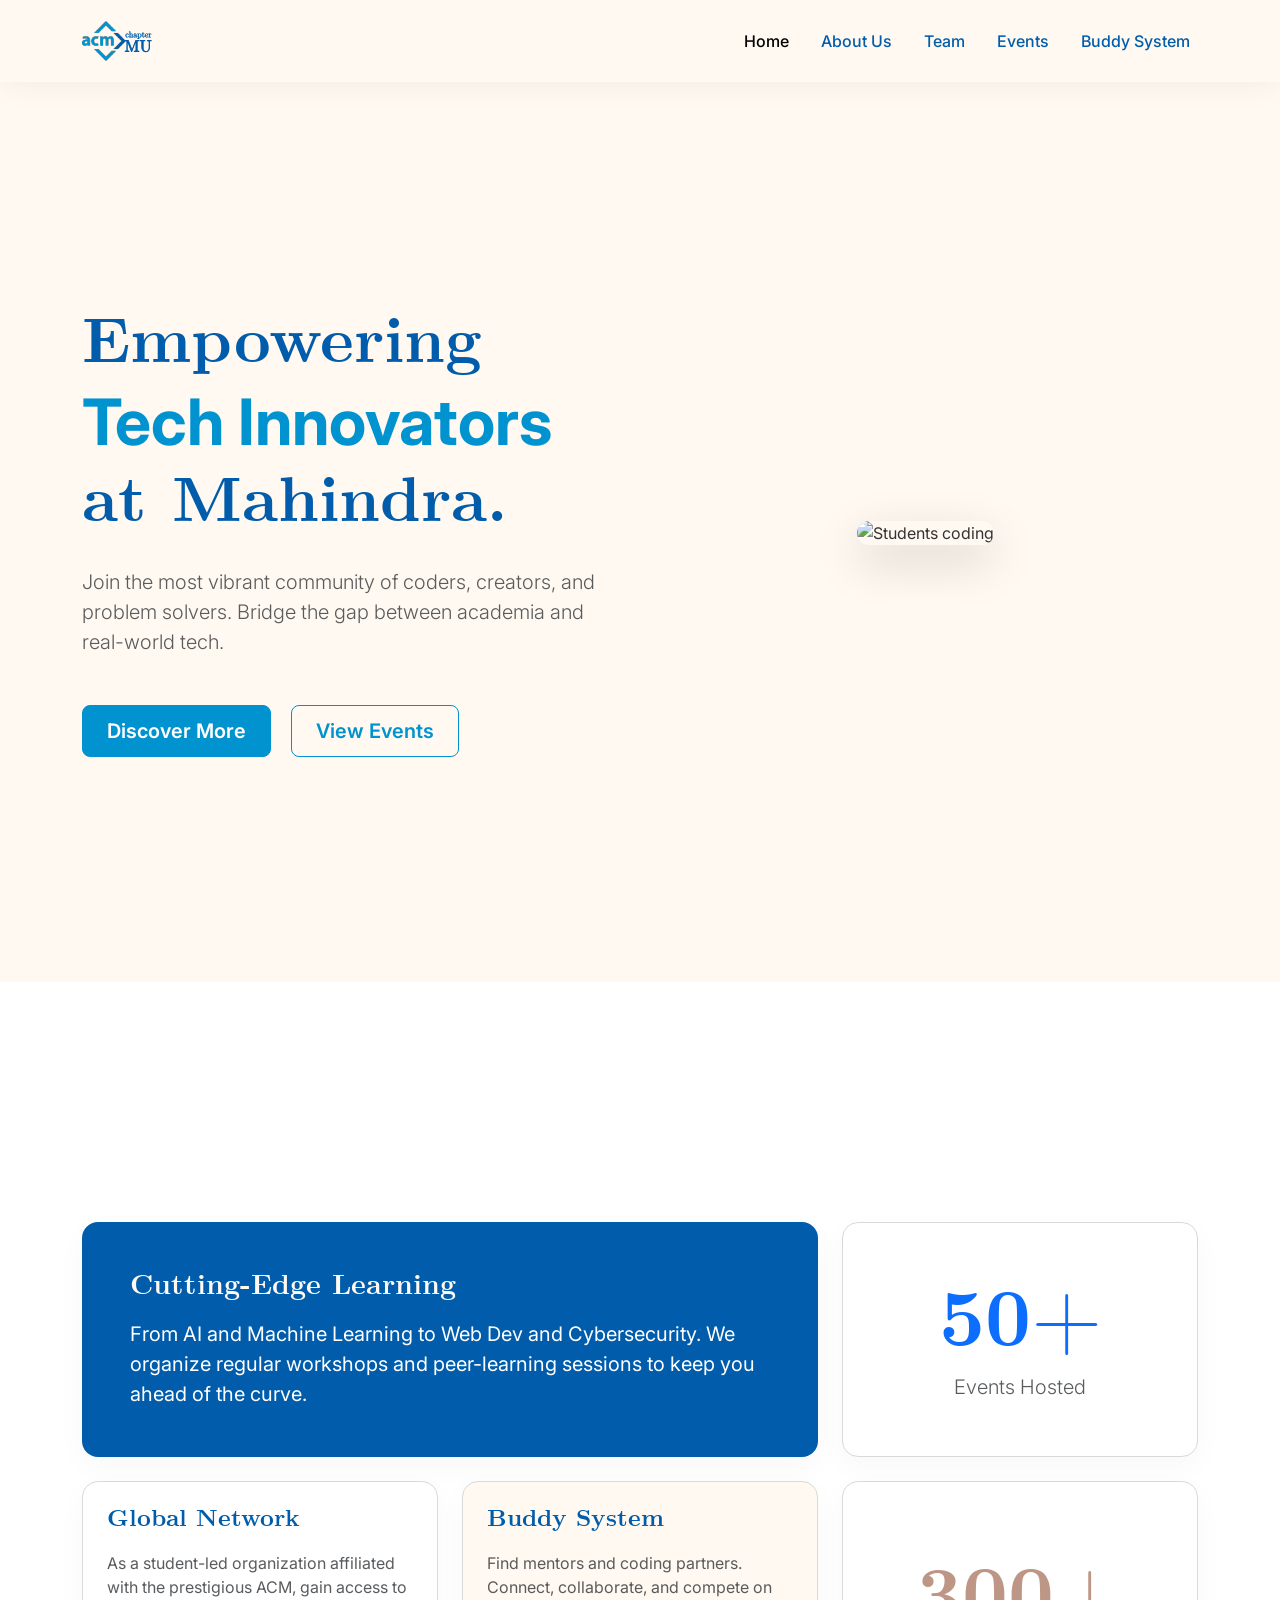
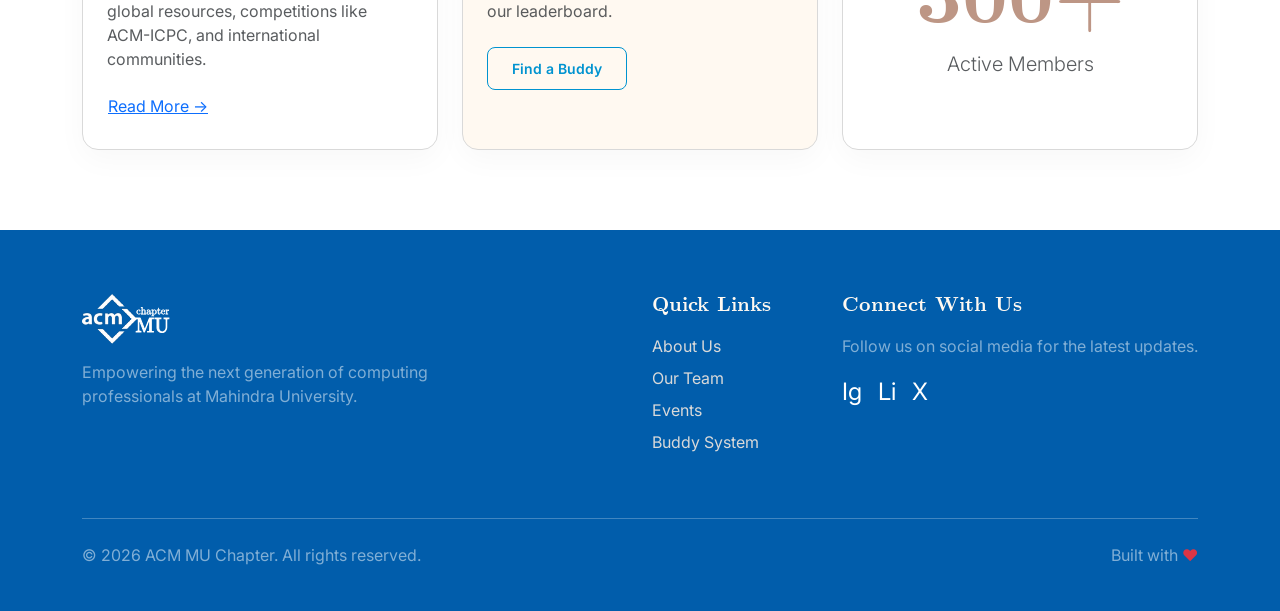
==== index.html @ ccef216a "initial commit: acm wesbite frontend" ====
<!DOCTYPE html>
<html lang="en">
<head>
    <meta charset="UTF-8">
    <meta name="viewport" content="width=device-width, initial-scale=1.0">
    <title>ACM MU Chapter | Mahindra University</title>
    <meta name="description" content="Welcome to the ACM Student Chapter at Mahindra University - Fostering innovation, collaboration, and technical excellence.">
    
    <!-- Bootstrap 5 CSS -->
    <link href="https://cdn.jsdelivr.net/npm/bootstrap@5.3.2/dist/css/bootstrap.min.css" rel="stylesheet">
    
    <!-- Custom Styles -->
    <link rel="stylesheet" href="css/styles.css">
</head>
<body>

    <!-- @include('components.navbar') START -->
    <nav class="navbar navbar-expand-lg sticky-top py-3">
        <div class="container">
            <a class="navbar-brand d-flex align-items-center" href="index.html">
                <img src="assets/acm_main_logo.svg" alt="ACM Logo" height="40" class="me-2">
            </a>
            <button class="navbar-toggler" type="button" data-bs-toggle="collapse" data-bs-target="#navbarNav" aria-controls="navbarNav" aria-expanded="false" aria-label="Toggle navigation">
                <span class="navbar-toggler-icon"></span>
            </button>
            <div class="collapse navbar-collapse justify-content-end" id="navbarNav">
                <ul class="navbar-nav gap-3">
                    <li class="nav-item">
                        <a class="nav-link active" aria-current="page" href="index.html">Home</a>
                    </li>
                    <li class="nav-item">
                        <a class="nav-link" href="about.html">About Us</a>
                    </li>
                    <li class="nav-item">
                        <a class="nav-link" href="team.html">Team</a>
                    </li>
                    <li class="nav-item">
                        <a class="nav-link" href="events.html">Events</a>
                    </li>
                    <li class="nav-item">
                        <a class="nav-link" href="buddy.html">Buddy System</a>
                    </li>
                </ul>
            </div>
        </div>
    </nav>
    <!-- @include('components.navbar') END -->

    <!-- Hero Section -->
    <header class="hero-section section-padding d-flex align-items-center min-vh-100">
        <div class="container hero-content">
            <div class="row align-items-center">
                <div class="col-lg-6 mb-5 mb-lg-0">
                    <h1 class="display-3 hero-title fw-bold mb-4">Empowering <br><span style="color: var(--acm-primary-blue);">Tech Innovators</span> <br>at Mahindra.</h1>
                    <p class="lead hero-subtitle mb-5 text-muted">Join the most vibrant community of coders, creators, and problem solvers. Bridge the gap between academia and real-world tech.</p>
                    <div class="hero-btn">
                        <a href="about.html" class="btn btn-primary btn-lg me-3">Discover More</a>
                        <a href="events.html" class="btn btn-outline-primary btn-lg">View Events</a>
                    </div>
                </div>
                <div class="col-lg-6 text-center hero-image">
                    <!-- Placeholder for an engaging 3D illustration or interactive element -->
                    <img src="https://images.unsplash.com/photo-1517694712202-14dd9538aa97?ixlib=rb-4.0.3&auto=format&fit=crop&w=800&q=80" alt="Students coding" class="img-fluid rounded-4 shadow-lg" style="object-fit: cover; height: 500px; width: 100%;">
                </div>
            </div>
        </div>
    </header>

    <!-- Bento Grid Section -->
    <section class="bento-section section-padding bg-white">
        <div class="container">
            <div class="row mb-5">
                <div class="col-12 text-center gsap-reveal">
                    <h2 class="display-5">Why Join ACM MU?</h2>
                    <p class="lead text-muted">A sneak peek into what makes our chapter unique.</p>
                </div>
            </div>
            
            <div class="row g-4 bento-grid-container">
                <div class="col-lg-8 bento-grid-item">
                    <div class="bento-card bento-card-dark d-flex flex-column justify-content-center p-5">
                        <h3 class="mb-3">Cutting-Edge Learning</h3>
                        <p class="fs-5 mb-0">From AI and Machine Learning to Web Dev and Cybersecurity. We organize regular workshops and peer-learning sessions to keep you ahead of the curve.</p>
                    </div>
                </div>
                <div class="col-lg-4 bento-grid-item">
                    <div class="bento-card text-center d-flex flex-column justify-content-center align-items-center p-5">
                        <h1 class="display-1 fw-bold text-primary mb-0">50+</h1>
                        <p class="lead mb-0 text-muted">Events Hosted</p>
                    </div>
                </div>
                <div class="col-lg-4 bento-grid-item">
                    <div class="bento-card">
                        <h4 class="mb-3">Global Network</h4>
                        <p class="text-muted">As a student-led organization affiliated with the prestigious ACM, gain access to global resources, competitions like ACM-ICPC, and international communities.</p>
                        <a href="#" class="btn btn-link px-0">Read More &rarr;</a>
                    </div>
                </div>
                <div class="col-lg-4 bento-grid-item">
                    <div class="bento-card" style="background-color: var(--acm-bg-light);">
                        <h4 class="mb-3">Buddy System</h4>
                        <p class="text-muted">Find mentors and coding partners. Connect, collaborate, and compete on our leaderboard.</p>
                        <a href="buddy.html" class="btn btn-outline-primary btn-sm mt-2">Find a Buddy</a>
                    </div>
                </div>
                <div class="col-lg-4 bento-grid-item">
                    <div class="bento-card text-center d-flex flex-column justify-content-center align-items-center p-5">
                        <h1 class="display-1 fw-bold mb-0" style="color: var(--acm-accent);">300+</h1>
                        <p class="lead mb-0 text-muted">Active Members</p>
                    </div>
                </div>
            </div>
        </div>
    </section>

    <!-- @include('components.footer') START -->
    <footer>
        <div class="container py-4">
            <div class="row gy-4">
                <div class="col-lg-4">
                    <img src="assets/acm_white_logo.svg" alt="ACM White Logo" height="50" class="mb-3">
                    <p class="text-white-50">Empowering the next generation of computing professionals at Mahindra University.</p>
                </div>
                <div class="col-lg-2 offset-lg-2">
                    <h5 class="mb-3">Quick Links</h5>
                    <ul class="list-unstyled">
                        <li class="mb-2"><a href="about.html">About Us</a></li>
                        <li class="mb-2"><a href="team.html">Our Team</a></li>
                        <li class="mb-2"><a href="events.html">Events</a></li>
                        <li class="mb-2"><a href="buddy.html">Buddy System</a></li>
                    </ul>
                </div>
                <div class="col-lg-4">
                    <h5 class="mb-3">Connect With Us</h5>
                    <p class="text-white-50">Follow us on social media for the latest updates.</p>
                    <div class="d-flex gap-3">
                        <!-- Social Icons Placeholders -->
                        <a href="#" class="text-white fs-4">Ig</a>
                        <a href="#" class="text-white fs-4">Li</a>
                        <a href="#" class="text-white fs-4">X</a>
                    </div>
                </div>
            </div>
            <hr class="mt-5 mb-4 border-white-50">
            <div class="row">
                <div class="col-md-6 text-center text-md-start">
                    <p class="mb-0 text-white-50">&copy; 2026 ACM MU Chapter. All rights reserved.</p>
                </div>
                <div class="col-md-6 text-center text-md-end">
                    <p class="mb-0 text-white-50">Built with <span class="text-danger">&hearts;</span></p>
                </div>
            </div>
        </div>
    </footer>
    <!-- @include('components.footer') END -->

    <!-- Bootstrap JS Bundle -->
    <script src="https://cdn.jsdelivr.net/npm/bootstrap@5.3.2/dist/js/bootstrap.bundle.min.js"></script>
    
    <!-- GSAP CDN -->
    <script src="https://cdnjs.cloudflare.com/ajax/libs/gsap/3.12.2/gsap.min.js"></script>
    <script src="https://cdnjs.cloudflare.com/ajax/libs/gsap/3.12.2/ScrollTrigger.min.js"></script>
    
    <!-- Custom JS -->
    <script src="js/main.js"></script>
</body>
</html>
---- css/styles.css ----
@import url('https://fonts.googleapis.com/css2?family=Inter:wght@300;400;500;600;700&display=swap');

@font-face {
    font-family: 'CMU Serif';
    src: url('../assets/fonts/cmu-serif/cmunrm.woff') format('woff');
    font-weight: normal;
    font-style: normal;
}

@font-face {
    font-family: 'CMU Serif';
    src: url('../assets/fonts/cmu-serif/cmunbx.woff') format('woff');
    font-weight: bold;
    font-style: normal;
}

@font-face {
    font-family: 'CMU Serif';
    src: url('../assets/fonts/cmu-serif/cmunti.woff') format('woff');
    font-weight: normal;
    font-style: italic;
}

@font-face {
    font-family: 'CMU Serif';
    src: url('../assets/fonts/cmu-serif/cmunbi.woff') format('woff');
    font-weight: bold;
    font-style: italic;
}

:root {
    /* Brand Colors */
    --acm-bg-light: #FFF9F1;
    --acm-primary-blue: #0093D0;
    --acm-dark-blue: #015DAB;
    --acm-light-gray: #D9D9D9;
    --acm-accent: #BD9685;

    /* Typography */
    --font-heading: 'CMU Serif', serif;
    --font-body: 'Inter', sans-serif;
    
    /* Variables for transitions */
    --transition-smooth: all 0.4s cubic-bezier(0.25, 1, 0.5, 1);
}

body {
    background-color: var(--acm-bg-light);
    font-family: var(--font-body);
    color: #333;
    overflow-x: hidden;
}

h1, h2, h3, h4, h5, h6, .navbar-brand {
    font-family: var(--font-heading);
    color: var(--acm-dark-blue);
    font-weight: bold;
}

p, span, div, a, button, li {
    font-family: var(--font-body);
}

/* Base link styles */
a {
    color: var(--acm-primary-blue);
    transition: var(--transition-smooth);
    text-decoration: none;
}
a:hover {
    color: var(--acm-dark-blue);
}

/* Navbar overrides */
.navbar {
    background-color: var(--acm-bg-light);
    box-shadow: 0 4px 30px rgba(0, 0, 0, 0.05);
}
.navbar-nav .nav-link {
    color: var(--acm-dark-blue);
    font-weight: 500;
    position: relative;
}
.navbar-nav .nav-link::after {
    content: '';
    position: absolute;
    width: 0%;
    height: 2px;
    bottom: 0;
    left: 0;
    background-color: var(--acm-primary-blue);
    transition: var(--transition-smooth);
}
.navbar-nav .nav-link:hover::after {
    width: 100%;
}

/* Custom Buttons */
.btn-primary {
    background-color: var(--acm-primary-blue);
    border-color: var(--acm-primary-blue);
    border-radius: 8px;
    font-weight: 600;
    padding: 10px 24px;
    transition: var(--transition-smooth);
}
.btn-primary:hover {
    background-color: var(--acm-dark-blue);
    border-color: var(--acm-dark-blue);
    transform: translateY(-2px);
    box-shadow: 0 4px 15px rgba(0, 147, 208, 0.3);
}

.btn-outline-primary {
    color: var(--acm-primary-blue);
    border-color: var(--acm-primary-blue);
    border-radius: 8px;
    font-weight: 600;
    padding: 10px 24px;
    transition: var(--transition-smooth);
}
.btn-outline-primary:hover {
    background-color: var(--acm-primary-blue);
    color: #fff;
    transform: translateY(-2px);
}

/* General Layouts */
.section-padding {
    padding: 80px 0;
}

/* Bento grid */
.bento-card {
    background-color: #fff;
    border-radius: 16px;
    padding: 24px;
    box-shadow: 0 10px 30px rgba(0,0,0,0.03);
    height: 100%;
    transition: var(--transition-smooth);
    border: 1px solid var(--acm-light-gray);
}
.bento-card:hover {
    transform: translateY(-5px);
    box-shadow: 0 15px 35px rgba(0,0,0,0.08);
}
.bento-card-dark {
    background-color: var(--acm-dark-blue);
    color: #fff;
    border: none;
}
.bento-card-dark h3 {
    color: var(--acm-bg-light);
}

/* Footer */
footer {
    background-color: var(--acm-dark-blue);
    color: #fff;
    padding: 40px 0 20px 0;
}
footer a {
    color: var(--acm-light-gray);
}
footer a:hover {
    color: var(--acm-bg-light);
}
footer h5 {
    color: var(--acm-bg-light);
}

/* Team Cards */
.team-card {
    position: relative;
    border-radius: 16px;
    overflow: hidden;
    background: #fff;
    box-shadow: 0 10px 30px rgba(0,0,0,0.03);
    transition: var(--transition-smooth);
    border: 1px solid var(--acm-light-gray);
    height: 100%;
}
.team-card:hover {
    transform: translateY(-10px);
    box-shadow: 0 20px 40px rgba(0,0,0,0.1);
}
.team-card-img-wrapper {
    position: relative;
    overflow: hidden;
    height: 300px;
}
.team-card-img-wrapper img {
    width: 100%;
    height: 100%;
    object-fit: cover;
    transition: var(--transition-smooth);
}
.team-card:hover .team-card-img-wrapper img {
    transform: scale(1.05);
}
.team-card-overlay {
    position: absolute;
    top: 0; left: 0; width: 100%; height: 100%;
    background: rgba(1, 93, 171, 0.85);
    display: flex;
    flex-direction: column;
    justify-content: center;
    align-items: center;
    opacity: 0;
    transition: var(--transition-smooth);
    padding: 20px;
    text-align: center;
    color: #fff;
}
.team-card:hover .team-card-overlay {
    opacity: 1;
}
.team-card-overlay p {
    font-size: 0.9rem;
    margin-bottom: 15px;
    transform: translateY(20px);
    transition: var(--transition-smooth);
    opacity: 0;
}
.team-card:hover .team-card-overlay p {
    transform: translateY(0);
    opacity: 1;
    transition-delay: 0.1s;
}
.team-social-links a {
    color: #fff;
    font-size: 1.2rem;
    margin: 0 5px;
    opacity: 0;
    transform: translateY(20px);
    transition: var(--transition-smooth);
    display: inline-block;
}
.team-card:hover .team-social-links a {
    opacity: 1;
    transform: translateY(0);
    transition-delay: 0.2s;
}
.team-social-links a:hover {
    color: var(--acm-accent);
}

/* Masonry Grid for Events */
.masonry-grid {
    column-count: 3;
    column-gap: 24px;
}
@media (max-width: 991px) {
    .masonry-grid {
        column-count: 2;
    }
}
@media (max-width: 767px) {
    .masonry-grid {
        column-count: 1;
    }
}
.masonry-item {
    break-inside: avoid;
    margin-bottom: 24px;
}
.event-card {
    background-color: #fff;
    border-radius: 16px;
    overflow: hidden;
    box-shadow: 0 10px 30px rgba(0,0,0,0.03);
    transition: var(--transition-smooth);
    border: 1px solid var(--acm-light-gray);
    display: flex;
    flex-direction: column;
}
.event-card:hover {
    transform: translateY(-5px);
    box-shadow: 0 15px 35px rgba(0,0,0,0.08);
}
.event-card-img {
    width: 100%;
    height: 200px;
    object-fit: cover;
}
.event-badge {
    position: absolute;
    top: 15px;
    right: 15px;
    background-color: var(--acm-primary-blue);
    color: #fff;
    padding: 5px 12px;
    border-radius: 20px;
    font-size: 0.8rem;
    font-weight: bold;
}
.event-badge-past {
    background-color: var(--acm-light-gray);
    color: var(--acm-dark-blue);
}

/* Generic Utility for GSAP starting states */
.gsap-reveal {
    opacity: 0;
    transform: translateY(30px);
}
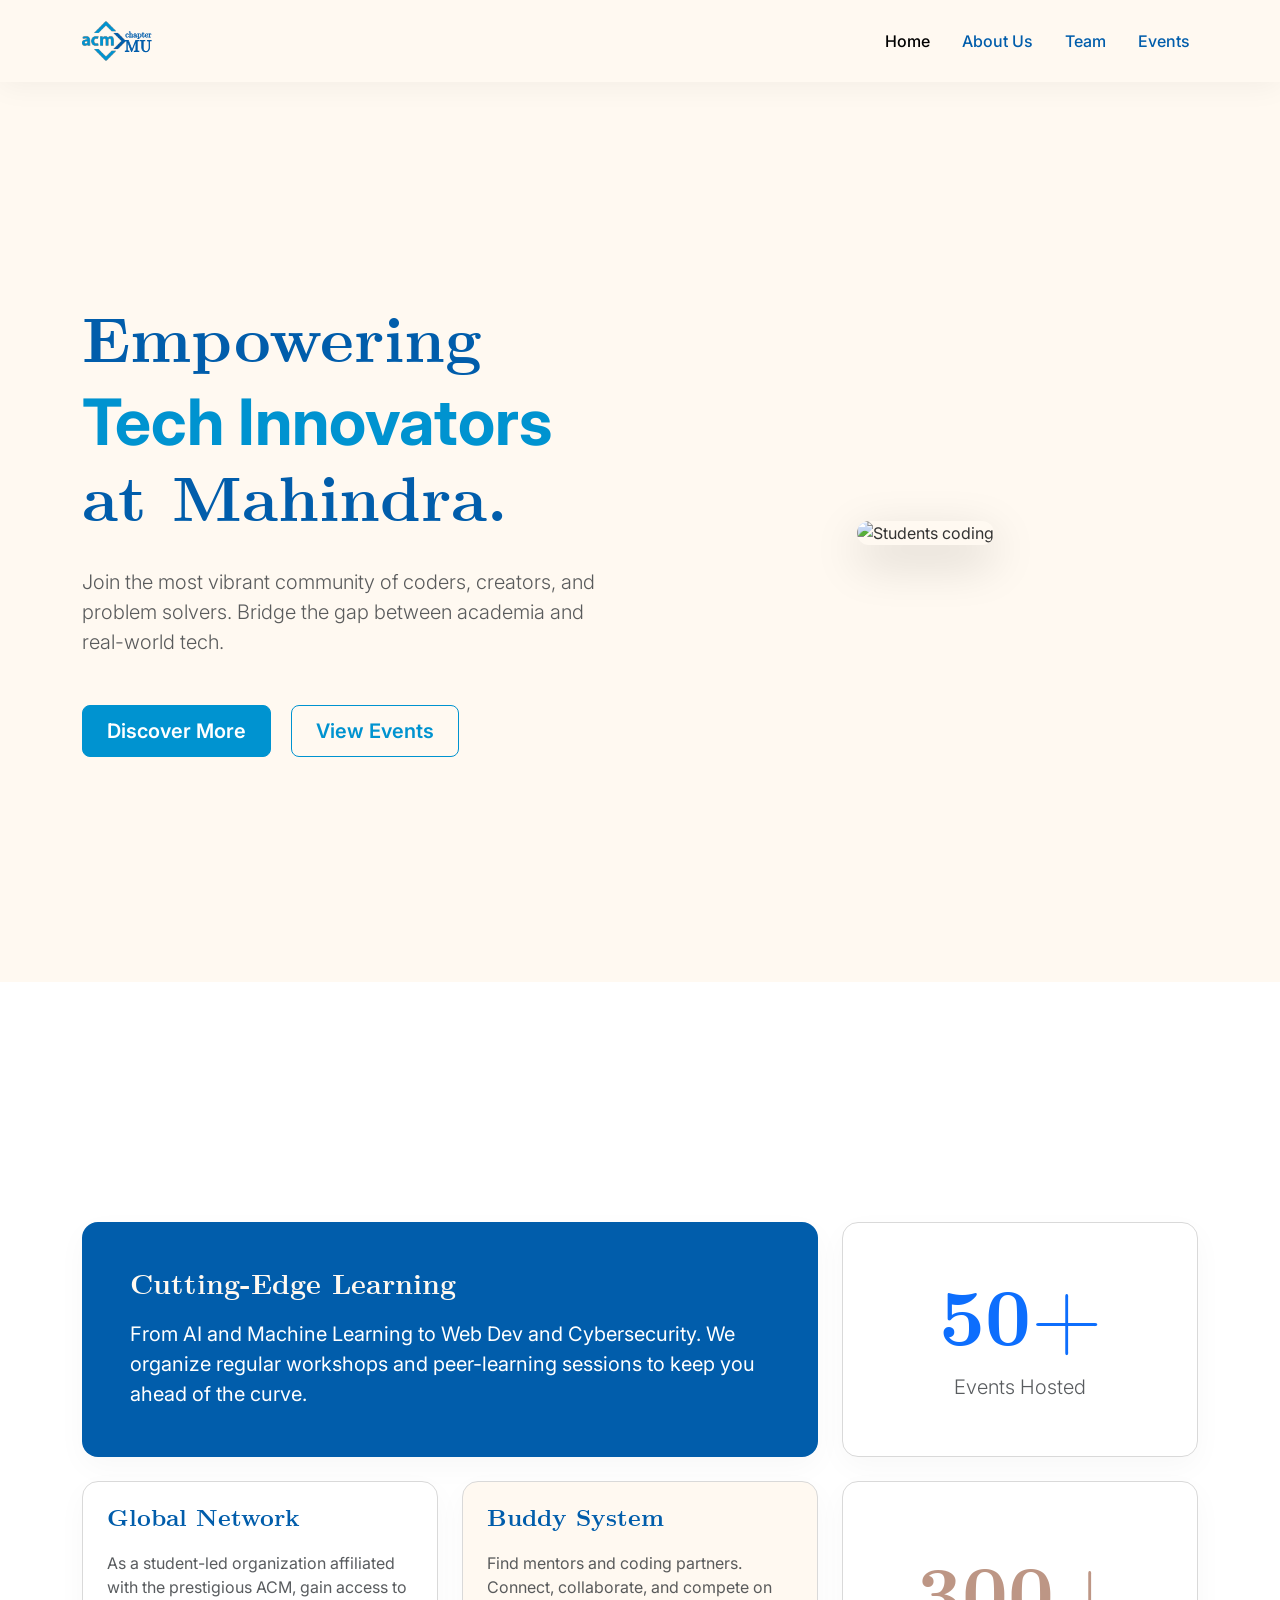
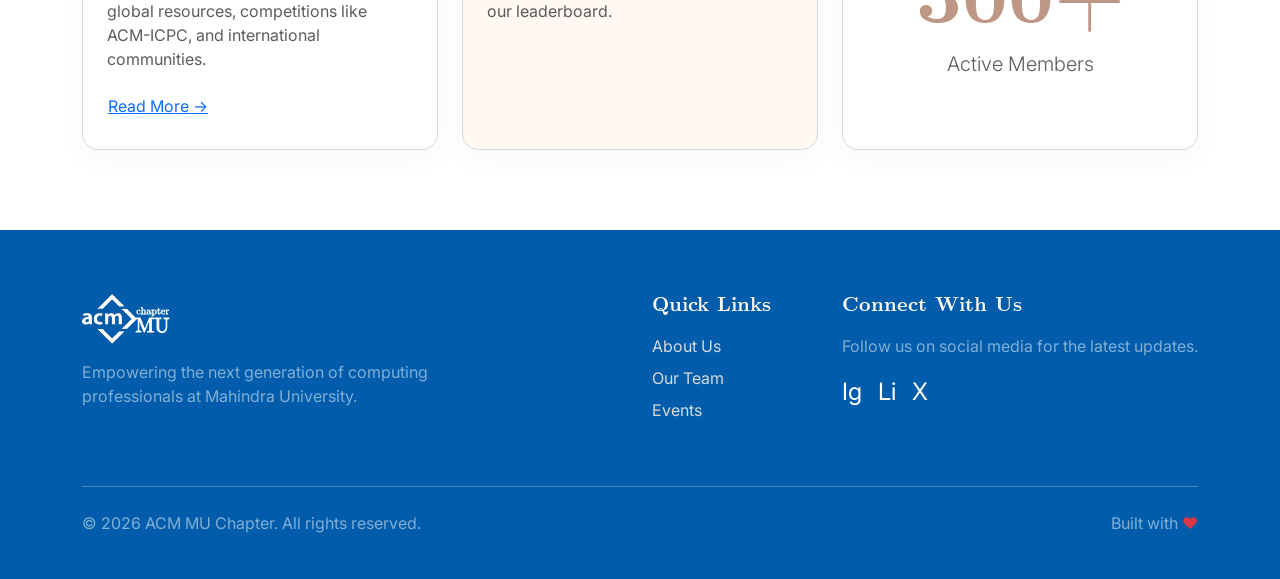
==== commit 074d56c1: "Buttons' magnetic pull effect added" ====
--- a/index.html
+++ b/index.html
@@ -37,9 +37,9 @@
                     <li class="nav-item">
                         <a class="nav-link" href="events.html">Events</a>
                     </li>
-                    <li class="nav-item">
+                    <!-- <li class="nav-item">
                         <a class="nav-link" href="buddy.html">Buddy System</a>
-                    </li>
+                    </li> -->
                 </ul>
             </div>
         </div>
@@ -100,7 +100,7 @@
                     <div class="bento-card" style="background-color: var(--acm-bg-light);">
                         <h4 class="mb-3">Buddy System</h4>
                         <p class="text-muted">Find mentors and coding partners. Connect, collaborate, and compete on our leaderboard.</p>
-                        <a href="buddy.html" class="btn btn-outline-primary btn-sm mt-2">Find a Buddy</a>
+                        <!-- <a href="buddy.html" class="btn btn-outline-primary btn-sm mt-2">Find a Buddy</a> -->
                     </div>
                 </div>
                 <div class="col-lg-4 bento-grid-item">
@@ -127,7 +127,7 @@
                         <li class="mb-2"><a href="about.html">About Us</a></li>
                         <li class="mb-2"><a href="team.html">Our Team</a></li>
                         <li class="mb-2"><a href="events.html">Events</a></li>
-                        <li class="mb-2"><a href="buddy.html">Buddy System</a></li>
+                        <!-- <li class="mb-2"><a href="buddy.html">Buddy System</a></li> -->
                     </ul>
                 </div>
                 <div class="col-lg-4">
@@ -160,7 +160,7 @@
     <!-- GSAP CDN -->
     <script src="https://cdnjs.cloudflare.com/ajax/libs/gsap/3.12.2/gsap.min.js"></script>
     <script src="https://cdnjs.cloudflare.com/ajax/libs/gsap/3.12.2/ScrollTrigger.min.js"></script>
-    
+
     <!-- Custom JS -->
     <script src="js/main.js"></script>
 </body>
--- a/css/styles.css
+++ b/css/styles.css
@@ -176,13 +176,14 @@
     overflow: hidden;
     background: #fff;
     box-shadow: 0 10px 30px rgba(0,0,0,0.03);
-    transition: var(--transition-smooth);
+    transition: box-shadow 0.4s ease;
     border: 1px solid var(--acm-light-gray);
     height: 100%;
+    transform-style: preserve-3d;
 }
 .team-card:hover {
-    transform: translateY(-10px);
-    box-shadow: 0 20px 40px rgba(0,0,0,0.1);
+    transform: none;
+    box-shadow: 0 25px 50px rgba(0,0,0,0.15);
 }
 .team-card-img-wrapper {
     position: relative;
